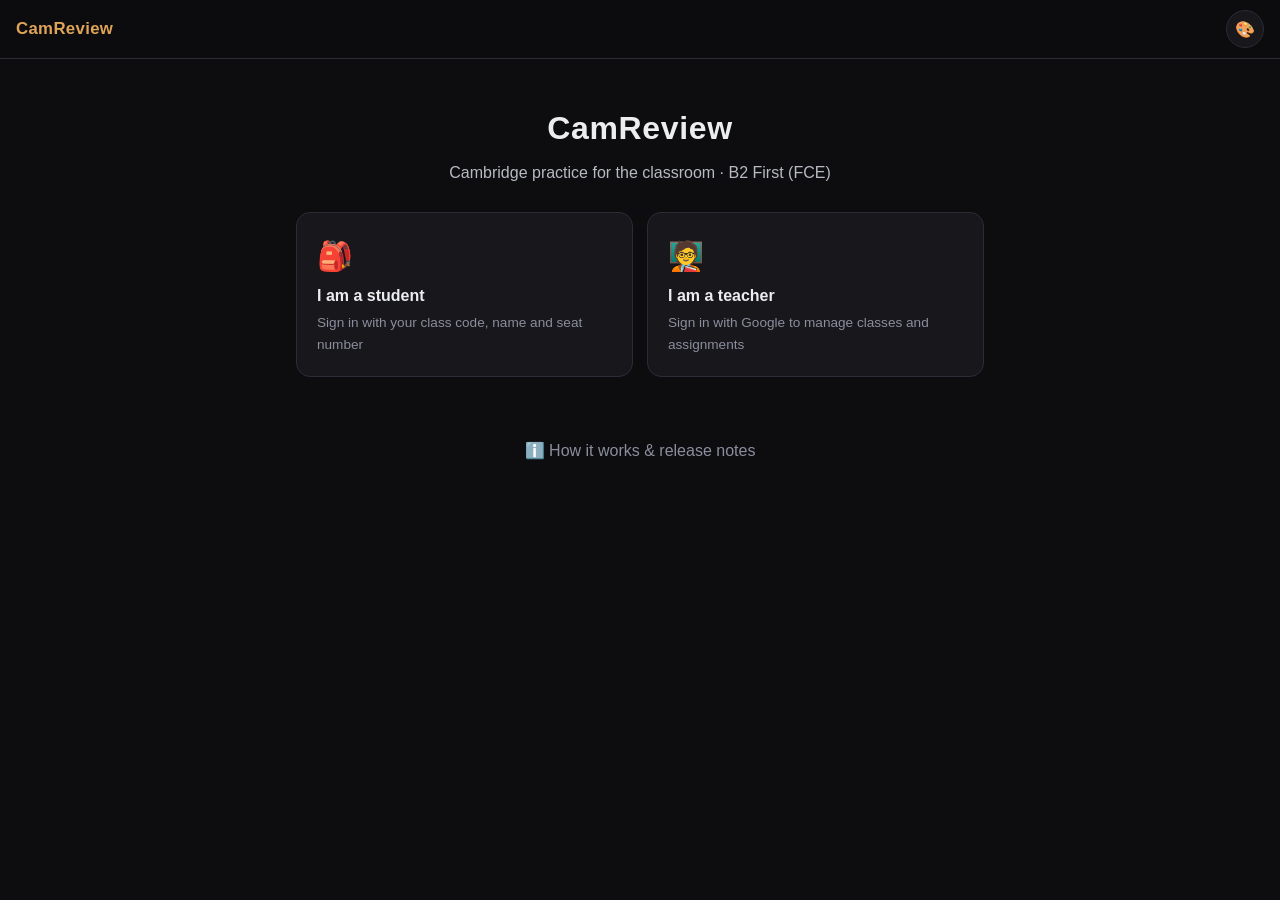
==== index.html @ 60ca7c17 "同步 FCE 題庫：是非題 6 → 12 組（LanExamMock tfng wave 7） Co-Authored-By: Claude Opus 5 <noreply@anthropic.com" ====
<!DOCTYPE html>
<html lang="en">
<head>
  <meta charset="UTF-8">
  <meta name="viewport" content="width=device-width, initial-scale=1.0, viewport-fit=cover">
  <meta name="theme-color" content="#0d0d10">
  <script>
  /* Apply the saved theme and text size before first paint, to avoid a flash of the default. */
  (function () {
    try {
      var t = localStorage.getItem("cam_theme");
      if (t && t !== "ink") document.documentElement.setAttribute("data-theme", t);
      var bgs = { ink: "#0d0d10", navy: "#0a1220", forest: "#0c1410",
                  paper: "#f4efe4", plum: "#16101a", celadon: "#0d1416" };
      if (t && bgs[t]) {
        var m = document.querySelector('meta[name="theme-color"]');
        if (m) m.setAttribute("content", bgs[t]);
      }
      var fs = parseInt(localStorage.getItem("cam_fontsize"), 10);
      if (fs && fs >= 85 && fs <= 175) document.documentElement.style.fontSize = fs + "%";
    } catch (e) {}
  })();
  </script>
  <title>CamReview — Cambridge Practice for the Classroom</title>
  <meta name="description" content="Cambridge exam practice for the classroom — teachers set assignments, students practise, progress syncs across devices.">
  <link rel="stylesheet" href="css/style.css?v=20260827am">
</head>
<body>

<header class="topbar">
  <button id="brand" class="brand" type="button">CamReview</button>
  <span id="who" class="who"></span>
  <button id="theme-btn" class="icon-btn" type="button" aria-label="Choose theme" title="Colours &amp; text size">🎨</button>
  <button id="logout" class="ghost-btn small hidden" type="button">Sign out</button>
</header>

<div id="zoom-warn" class="zoom-warn hidden">
  <span id="zoom-warn-text"></span>
  <button id="zoom-warn-x" class="link-btn" type="button" aria-label="Dismiss">✕</button>
</div>

<main id="main">

  <!-- ========== 選擇身分 ========== -->
  <section id="view-role" class="view">
    <div class="hero">
      <h1>CamReview</h1>
      <p class="lead">Cambridge practice for the classroom · B2 First (FCE)</p>
    </div>
    <div class="role-grid">
      <button class="role-card" data-go="student">
        <span class="role-emoji">🎒</span>
        <strong>I am a student</strong>
        <span class="role-sub">Sign in with your class code, name and seat number</span>
      </button>
      <button class="role-card" data-go="teacher">
        <span class="role-emoji">🧑‍🏫</span>
        <strong>I am a teacher</strong>
        <span class="role-sub">Sign in with Google to manage classes and assignments</span>
      </button>
    </div>
  </section>

  <!-- ========== 學生登入 ========== -->
  <section id="view-student-login" class="view hidden">
    <div class="card form-card">
      <h2>Student sign-in</h2>
      <p class="hint">Ask your teacher for the class code. Your seat number is your account — sign in with the same
        number on any device and you'll see exactly the same work.</p>
      <label class="field">Class code
        <input id="in-code" type="text" autocomplete="off" autocapitalize="characters" spellcheck="false"
               maxlength="12" placeholder="e.g. K7M2QD">
      </label>
      <label class="field">Name
        <input id="in-name" type="text" autocomplete="name" maxlength="40" placeholder="Your name">
      </label>
      <label class="field">Seat number
        <input id="in-seat" type="text" inputmode="numeric" autocomplete="off" maxlength="10" placeholder="e.g. 7">
      </label>
      <p id="login-error" class="error-text hidden"></p>
      <button id="do-login" class="primary-btn" type="button">Sign in</button>
      <button class="ghost-btn small" type="button" data-go="role">← Back</button>
    </div>
  </section>

  <!-- ========== 學生首頁 ========== -->
  <section id="view-student-home" class="view hidden">
    <div class="card">
      <p class="eyebrow" id="stu-class"></p>
      <h2 id="stu-name"></h2>
      <p class="hint" id="stu-sync"></p>
    </div>
    <div class="card">
      <h3>Assignments</h3>
      <div id="stu-assignments" class="class-list"></div>
    </div>
    <div class="card">
      <h3>Free practice</h3>
      <p class="hint">The FCE practice banks are being connected next — you'll be able to practise here any time,
        and your progress will follow you to any device.</p>
    </div>
  </section>

  <!-- ========== 老師登入 ========== -->
  <section id="view-teacher-login" class="view hidden">
    <div class="card form-card">
      <h2>Teacher sign-in</h2>
      <p class="hint">Sign in with your Google account. You will only see the classes you create, and students never see your account details.</p>
      <div id="gsi-slot"></div>
      <p id="gsi-note" class="hint"></p>

      <!-- Google 帳號通過後，第一次還要輸入老師識別碼；後端擋，前端只是介面。 -->
      <div id="teacher-code-box" class="hidden">
        <hr style="border:0;border-top:1px solid var(--border);margin:18px 0">
        <h3>Teacher code</h3>
        <p class="hint">Signed in as <strong id="tc-email"></strong>. One more step: enter the teacher
          code to unlock the teacher side. You only need to do this once on each account.</p>
        <label class="field">Teacher code
          <input id="in-teacher-code" type="text" autocomplete="off" spellcheck="false" maxlength="64"
                 placeholder="Ask the administrator for this">
        </label>
        <p id="tc-error" class="error-text hidden"></p>
        <button id="do-teacher-code" class="primary-btn" type="button">Unlock</button>
        <button id="do-teacher-signout" class="ghost-btn small" type="button">Use a different account</button>
      </div>

      <button class="ghost-btn small" type="button" data-go="role">← Back</button>
    </div>
  </section>

  <!-- ========== 老師：班級列表 ========== -->
  <section id="view-teacher-home" class="view hidden">
    <div class="card">
      <h2>My classes</h2>
      <div id="class-list" class="class-list"></div>
      <div class="row-form">
        <input id="in-class-name" type="text" maxlength="60" placeholder="Class name (e.g. Year 11 FCE)">
        <button id="do-create-class" class="primary-btn small" type="button">Create class</button>
      </div>
      <p id="class-error" class="error-text hidden"></p>
    </div>
  </section>

  <!-- ========== 老師：單一班級 ========== -->
  <section id="view-class" class="view hidden">
    <div class="card">
      <button class="ghost-btn small" type="button" data-go="teacher-home">← My classes</button>
      <h2 id="cls-name"></h2>
      <p class="eyebrow">Class code</p>
      <p class="code-big" id="cls-code"></p>
      <p class="hint">Give this code to your class. Students sign in with the code, their name and their seat number — no password needed.</p>
      <label class="check">
        <input id="cls-locked" type="checkbox">
        Lock the roster (only seat numbers already on the roster can sign in)
      </label>
    </div>

    <div class="card">
      <h3>Assignments</h3>
      <div id="assign-list" class="class-list"></div>
      <div class="row-form">
        <button id="do-new-assign" class="primary-btn small" type="button">+ New assignment</button>
        <button id="do-dashboard" class="ghost-btn small" type="button">📊 Class dashboard</button>
      </div>
    </div>

    <div class="card">
      <h3>Roster <span id="cls-count" class="muted"></span></h3>
      <div id="roster" class="roster"></div>
      <details class="bulk">
        <summary>Bulk import roster</summary>
        <p class="hint">One student per line, in the format "seat number, name". When a student signs in with that seat number, they are matched to this entry.</p>
        <textarea id="in-bulk" rows="6" placeholder="1, Alex Chen&#10;2, Bella Wu&#10;3, Chris Lin"></textarea>
        <button id="do-bulk" class="primary-btn small" type="button">Import</button>
      </details>
      <p id="roster-error" class="error-text hidden"></p>
    </div>

    <div class="card danger-zone">
      <button id="do-delete-class" class="danger-btn small" type="button">Delete this class</button>
      <p class="hint">This also deletes the roster and every student record for this class. It cannot be undone.</p>
    </div>
  </section>

  <!-- ========== 老師：新增作業 ========== -->
  <section id="view-assign-build" class="view hidden">
    <div class="card">
      <button class="ghost-btn small" type="button" data-go="class">← Back to class</button>
      <h2>New assignment</h2>
      <label class="field">Assignment title
        <input id="in-assign-title" type="text" maxlength="100" placeholder="e.g. Unit 3 — Open cloze">
      </label>
      <label class="field">Due date and time (optional)
        <input id="in-assign-due" type="datetime-local">
      </label>
      <label class="field">Time limit in minutes (optional — leave blank for no limit)
        <input id="in-assign-limit" type="number" min="1" max="600" placeholder="e.g. 30">
      </label>
      <label class="check">
        <input id="in-assign-exam" type="checkbox">
        Exam mode (one attempt only — no retries after submitting)
      </label>
    </div>

    <div class="card">
      <h3>Pick from the question bank</h3>
      <div class="row-form">
        <select id="in-bank-source" class="wide"></select>
        <label class="muted" for="in-bank-count">How many</label>
        <input id="in-bank-count" class="narrow" type="number" min="1" max="30" value="5">
        <button id="do-bank-pick" class="primary-btn small" type="button">Add</button>
      </div>
      <p id="bank-note" class="hint">The bank loads the first time you press Add (about 1 MB), then stays ready.</p>
    </div>

    <div class="card">
      <h3>Write your own question</h3>
      <div class="row-form">
        <select id="in-q-kind" class="wide">
          <option value="mc">Multiple choice</option>
          <option value="gap">Gap fill</option>
          <option value="writing">Writing task</option>
        </select>
      </div>
      <div id="q-form-mc" class="q-form">
        <label class="field">Question
          <input id="in-q-text" type="text" maxlength="500" placeholder="She is keen ___ tennis.">
        </label>
        <label class="field">Options (one per line)
          <textarea id="in-q-options" rows="4" placeholder="on&#10;in&#10;at&#10;for"></textarea>
        </label>
        <label class="field">Which option is correct? (1 = first line)
          <input id="in-q-answer" type="number" min="1" max="6" value="1">
        </label>
      </div>
      <div id="q-form-gap" class="q-form hidden">
        <label class="field">Question (use ___ for the gap)
          <input id="in-q-gaptext" type="text" maxlength="500" placeholder="It was ___ cold that the lake froze.">
        </label>
        <label class="field">Accepted answers (separate alternatives with commas)
          <input id="in-q-answers" type="text" maxlength="300" placeholder="so">
        </label>
      </div>
      <div id="q-form-writing" class="q-form hidden">
        <p class="hint">Type your own prompt, or start from a ready-made B2 First task and edit it.</p>
        <div id="wt-row" class="row-form"></div>
        <label class="field">Writing prompt
          <textarea id="in-q-prompt" rows="4" maxlength="2000" placeholder="Write an email to a friend describing your weekend."></textarea>
        </label>
        <div class="row-form">
          <input id="in-q-min" type="number" min="0" placeholder="Min words (e.g. 140)">
          <input id="in-q-max" type="number" min="0" placeholder="Max words (e.g. 190)">
        </div>
      </div>
      <label class="field">Explanation (optional — students see it after they submit)
        <input id="in-q-exp" type="text" maxlength="500">
      </label>
      <button id="do-add-q" class="primary-btn small" type="button">Add this question</button>
    </div>

    <div class="card">
      <h3>Questions in this assignment <span id="assign-count" class="muted">(0)</span></h3>
      <div id="assign-items" class="roster"></div>
      <p id="assign-error" class="error-text hidden"></p>
      <button id="do-save-assign" class="primary-btn" type="button">Assign to the class</button>
    </div>
  </section>

  <!-- ========== 老師：單一作業 ========== -->
  <section id="view-assign-detail" class="view hidden">
    <div class="card">
      <button class="ghost-btn small" type="button" data-go="class">← Back to class</button>
      <h2 id="ad-title"></h2>
      <p class="hint" id="ad-meta"></p>
    </div>
    <div class="card">
      <h3>Class progress</h3>
      <div id="ad-students" class="roster"></div>
    </div>
    <div class="card danger-zone">
      <button id="do-delete-assign" class="danger-btn small" type="button">Delete this assignment</button>
      <p class="hint">Student answers for this assignment are deleted too.</p>
    </div>
  </section>

  <!-- ========== 老師：班級儀表板 ========== -->
  <section id="view-dashboard" class="view hidden">
    <div class="card">
      <button class="ghost-btn small" type="button" data-go="class">← Back to class</button>
      <h2>Class dashboard</h2>
      <p class="hint" id="db-meta"></p>
      <button id="do-csv" class="ghost-btn small" type="button">⬇️ Export scores (CSV)</button>
    </div>

    <div class="card">
      <h3>Students</h3>
      <div id="db-students" class="roster"></div>
    </div>

    <div class="card">
      <h3>By assignment</h3>
      <div id="db-assignments" class="roster"></div>
    </div>

    <div class="card">
      <h3>Accuracy by question type</h3>
      <div id="db-kinds"></div>
      <p class="hint">Auto-marked questions only (multiple choice and gap fill). Writing tasks are not included.</p>
    </div>

    <div class="card">
      <h3>Most-missed questions</h3>
      <div id="db-hardest" class="roster"></div>
    </div>
  </section>

  <!-- ========== 老師：單一學生 ========== -->
  <section id="view-student-work" class="view hidden">
    <div class="card">
      <button class="ghost-btn small" type="button" data-go="dashboard">← Back to dashboard</button>
      <h2 id="sw-name"></h2>
    </div>
    <div id="sw-body"></div>
  </section>

  <!-- ========== 學生：作答 ========== -->
  <section id="view-take" class="view hidden">
    <div class="card">
      <h2 id="take-title"></h2>
      <p class="hint" id="take-meta"></p>
      <p id="take-timer" class="code-big hidden"></p>
    </div>
    <div id="take-items"></div>
    <div class="card">
      <p id="take-error" class="error-text hidden"></p>
      <button id="do-submit" class="primary-btn" type="button">Submit</button>
      <button class="ghost-btn small" type="button" data-go="student">← Back</button>
    </div>
  </section>

  <!-- ========== 學生：成績 ========== -->
  <section id="view-result" class="view hidden">
    <div class="card">
      <h2 id="res-title"></h2>
      <p class="code-big" id="res-score"></p>
      <p class="hint" id="res-note"></p>
      <button class="ghost-btn small" type="button" data-go="student">← Back to assignments</button>
    </div>
    <div id="res-review"></div>
  </section>

</main>

<footer class="footer">
  <button id="show-versions" class="link-btn" type="button">ℹ️ How it works &amp; release notes</button>
</footer>

<section id="view-versions" class="view hidden">
  <div class="card">
    <button class="ghost-btn small" type="button" data-go="back">← Back</button>
    <h2>How it works</h2>
    <h3>For teachers</h3>
    <ol class="steps">
      <li>Sign in with Google and create a class.</li>
      <li>Give the class the <strong>6-character class code</strong>.</li>
      <li>Students sign in with the code, their name and their seat number. The roster fills in automatically, or you can bulk-import it first.</li>
      <li>Once the roster is final, tick <strong>Lock the roster</strong> so only listed seat numbers can sign in.</li>
    </ol>
    <h3>For students</h3>
    <ol class="steps">
      <li>Your seat number is your account. Sign in with the same code and seat number on any device and you will see exactly the same work.</li>
      <li>There is no password, so please never sign in with someone else's seat number.</li>
    </ol>
    <h2>Release notes</h2>
    <p class="hint">This device is running build <strong id="build-stamp">—</strong>. If you report something
      that looks wrong, quoting this tells us whether you already have the fix.<br>
      Screen: <span id="build-viewport">—</span></p>
    <div id="versions"></div>
  </div>
</section>

<div id="theme-backdrop" class="sheet-backdrop hidden"></div>
<div id="theme-sheet" class="theme-sheet hidden" role="dialog" aria-label="Choose theme">
  <h3>Colours</h3>
  <div id="theme-grid" class="theme-grid"></div>
  <h3>Text size</h3>
  <div class="fs-row">
    <button id="fs-minus" class="ghost-btn small" type="button" aria-label="Smaller text">A−</button>
    <span id="fs-val">100%</span>
    <button id="fs-plus" class="ghost-btn small" type="button" aria-label="Larger text">A＋</button>
  </div>
</div>

<script src="js/dialog.js?v=20260827am"></script>
<script src="js/util.js?v=20260827am"></script>
<script src="js/pick.js?v=20260827am"></script>
<script src="js/versions.js?v=20260827am"></script>
<script src="js/api.js?v=20260827am"></script>
<script src="js/app.js?v=20260827am"></script>
</body>
</html>
---- css/style.css ----
/* ============================================================
   CamReview — 課堂版，行動優先
   色系主題與 LanExamMock 共用同一組 CSS 變數名稱與色票，
   讓兩個站看起來是同一家人。預設 ink（墨黑），
   其餘由 [data-theme="..."] 覆寫（2026-08-26 Tony 要求可換色）。
   ============================================================ */

/* ---------- 墨黑 ink (default) — near-black + warm amber ---------- */
:root {
  --bg: #0d0d10;
  --surface: #17171c;
  --surface-hi: #1c1c22;
  --surface2: #212129;
  --border: #2c2c36;
  --border-strong: #3a3a47;
  --text: #eceded;
  --text2: #b8bac2;
  --muted: #8b8e9c;
  --accent: #e0a458;
  --accent-soft: rgba(224, 164, 88, 0.14);
  --accent-contrast: #211302;
  --green: #4ade80;
  --green-soft: rgba(74, 222, 128, 0.12);
  --red: #f87171;
  --red-soft: rgba(248, 113, 113, 0.12);
  --shadow-1: 0 1px 2px rgba(0, 0, 0, 0.35);
  --shadow-2: 0 6px 24px rgba(0, 0, 0, 0.45);
  --header-bg: rgba(13, 13, 16, 0.82);

  --radius-s: 9px;
  --radius: 14px;
  --radius-l: 20px;
  --font-ui: -apple-system, BlinkMacSystemFont, "Segoe UI", "Noto Sans TC",
    "PingFang TC", "Microsoft JhengHei", "Helvetica Neue", Arial, sans-serif;
}

/* ---------- 深海藍 navy — deep navy + gold ---------- */
[data-theme="navy"] {
  --bg: #0a1220;
  --surface: #101c2f;
  --surface-hi: #142238;
  --surface2: #182740;
  --border: #243550;
  --border-strong: #31456a;
  --text: #e9eef7;
  --text2: #b4c0d6;
  --muted: #8496b4;
  --accent: #d6b25e;
  --accent-soft: rgba(214, 178, 94, 0.14);
  --accent-contrast: #1d1402;
  --green: #38d399;
  --green-soft: rgba(56, 211, 153, 0.12);
  --red: #f4788a;
  --red-soft: rgba(244, 120, 138, 0.12);
  --shadow-1: 0 1px 2px rgba(2, 8, 20, 0.4);
  --shadow-2: 0 6px 24px rgba(2, 8, 20, 0.5);
  --header-bg: rgba(10, 18, 32, 0.82);
}

/* ---------- 森林綠 forest — dark green + cream ---------- */
[data-theme="forest"] {
  --bg: #0c1410;
  --surface: #131f18;
  --surface-hi: #17251d;
  --surface2: #1b2b21;
  --border: #293e31;
  --border-strong: #37503f;
  --text: #ecf0e8;
  --text2: #bcc8b8;
  --muted: #8ba08c;
  --accent: #d8c69a;
  --accent-soft: rgba(216, 198, 154, 0.13);
  --accent-contrast: #1c1706;
  --green: #6fcf8f;
  --green-soft: rgba(111, 207, 143, 0.12);
  --red: #ef8072;
  --red-soft: rgba(239, 128, 114, 0.12);
  --shadow-1: 0 1px 2px rgba(2, 10, 5, 0.4);
  --shadow-2: 0 6px 24px rgba(2, 10, 5, 0.5);
  --header-bg: rgba(12, 20, 16, 0.82);
}

/* ---------- 暖米白 paper — warm paper + ink (light) ---------- */
[data-theme="paper"] {
  --bg: #f4efe4;
  --surface: #fdfaf2;
  --surface-hi: #fffdf8;
  --surface2: #ede6d5;
  --border: #d9cfb8;
  --border-strong: #c4b797;
  --text: #2a251d;
  --text2: #514a3c;
  --muted: #746b58;
  --accent: #8a5a26;
  --accent-soft: rgba(138, 90, 38, 0.1);
  --accent-contrast: #fffaf0;
  --green: #1e7e46;
  --green-soft: rgba(30, 126, 70, 0.1);
  --red: #b23140;
  --red-soft: rgba(178, 49, 64, 0.09);
  --shadow-1: 0 1px 2px rgba(90, 74, 40, 0.1);
  --shadow-2: 0 6px 20px rgba(90, 74, 40, 0.16);
  --header-bg: rgba(244, 239, 228, 0.85);
}

/* ---------- 玫瑰紫 plum — dark plum + rose ---------- */
[data-theme="plum"] {
  --bg: #16101a;
  --surface: #201826;
  --surface-hi: #261d2e;
  --surface2: #2b2133;
  --border: #3c2f47;
  --border-strong: #4d3d5b;
  --text: #f0eaf3;
  --text2: #c8bcd0;
  --muted: #a091ad;
  --accent: #e08ba1;
  --accent-soft: rgba(224, 139, 161, 0.13);
  --accent-contrast: #2b0d15;
  --green: #57d19b;
  --green-soft: rgba(87, 209, 155, 0.12);
  --red: #f2758d;
  --red-soft: rgba(242, 117, 141, 0.12);
  --shadow-1: 0 1px 2px rgba(8, 3, 12, 0.4);
  --shadow-2: 0 6px 24px rgba(8, 3, 12, 0.5);
  --header-bg: rgba(22, 16, 26, 0.82);
}

/* ---------- 青瓷 celadon — graphite teal ---------- */
[data-theme="celadon"] {
  --bg: #0d1416;
  --surface: #151f22;
  --surface-hi: #19262a;
  --surface2: #1e2b30;
  --border: #2b3d43;
  --border-strong: #395057;
  --text: #e8eff0;
  --text2: #b3c4c7;
  --muted: #859ba0;
  --accent: #62c4b8;
  --accent-soft: rgba(98, 196, 184, 0.13);
  --accent-contrast: #032019;
  --green: #55d38e;
  --green-soft: rgba(85, 211, 142, 0.12);
  --red: #f07f7f;
  --red-soft: rgba(240, 127, 127, 0.12);
  --shadow-1: 0 1px 2px rgba(2, 8, 10, 0.4);
  --shadow-2: 0 6px 24px rgba(2, 8, 10, 0.5);
  --header-bg: rgba(13, 20, 22, 0.82);
}

/* ============================================================ */

* { box-sizing: border-box; -webkit-tap-highlight-color: transparent; }
/* 版面永遠不准橫向捲動：手機上只要有一處超出，整頁就要左右拖。
   一定要用 clip 不能用 hidden——hidden 會讓 <html> 變成捲動容器，
   標題列的 position:sticky 就跟著失效（實測過，browser-smoke 有守門）。 */
html { overflow-x: clip; }

body {
  margin: 0;
  overflow-x: clip;
  /* 長網址、長單字、貼上的原文都可能撐破卡片 */
  overflow-wrap: break-word;
  word-break: break-word;
  background: var(--bg);
  color: var(--text);
  font-family: var(--font-ui);
  line-height: 1.6;
  -webkit-text-size-adjust: 100%;
}

.hidden { display: none !important; }
.muted { color: var(--muted); font-weight: 400; }

/* ---------- 標題列 ---------- */
.topbar {
  position: sticky;
  top: 0;
  z-index: 20;
  display: flex;
  align-items: center;
  gap: 12px;
  padding: 10px 16px;
  background: var(--header-bg);
  backdrop-filter: blur(8px);
  border-bottom: 1px solid var(--border);
}
.brand {
  background: none;
  border: 0;
  color: var(--accent);
  font: inherit;
  font-weight: 700;
  font-size: 1.05rem;
  letter-spacing: 0.02em;
  cursor: pointer;
  padding: 0;
}
.who { margin-left: auto; color: var(--text2); font-size: 0.85rem; }

/* ---------- 版面 ---------- */
main { max-width: 720px; margin: 0 auto; padding: 20px 16px 60px; }

.hero { text-align: center; padding: 24px 0 8px; }
.hero h1 { margin: 0; font-size: 2rem; letter-spacing: 0.02em; }
.lead { color: var(--text2); margin: 6px 0 0; }

.card {
  min-width: 0;
  overflow-wrap: anywhere;
  background: var(--surface);
  border: 1px solid var(--border);
  border-radius: var(--radius);
  padding: 18px;
  margin: 0 0 16px;
  box-shadow: var(--shadow-1);
}
.card h2 { margin: 4px 0 10px; font-size: 1.25rem; }
.card h3 { margin: 4px 0 8px; font-size: 1.05rem; }
.form-card { max-width: 420px; margin-inline: auto; }

.eyebrow {
  margin: 0;
  color: var(--muted);
  font-size: 0.78rem;
  text-transform: uppercase;
  letter-spacing: 0.08em;
}
.hint { color: var(--text2); font-size: 0.9rem; margin: 8px 0; }
.error-text {
  color: var(--red);
  background: var(--red-soft);
  border-radius: var(--radius-s);
  padding: 8px 10px;
  font-size: 0.9rem;
  margin: 10px 0 0;
}

/* ---------- 身分選擇 ---------- */
.role-grid { display: grid; gap: 14px; margin-top: 18px; }
@media (min-width: 560px) { .role-grid { grid-template-columns: 1fr 1fr; } }
.role-card {
  display: flex;
  flex-direction: column;
  gap: 4px;
  align-items: flex-start;
  text-align: left;
  padding: 20px;
  background: var(--surface);
  border: 1px solid var(--border);
  border-radius: var(--radius);
  color: var(--text);
  font: inherit;
  cursor: pointer;
  transition: border-color 0.15s, transform 0.15s;
}
.role-card:hover { border-color: var(--accent); transform: translateY(-2px); }
.role-emoji { font-size: 1.8rem; }
.role-sub { color: var(--muted); font-size: 0.85rem; }

/* ---------- 表單 ---------- */
.field { display: block; margin: 14px 0; color: var(--text2); font-size: 0.88rem; }

/* ⚠️ 每一個可打字的欄位都必須 ≥16px，這不是美觀問題是版面問題：
   iOS Safari 只要你點進 font-size 小於 16px 的欄位，就會自動把整頁放大，
   而且放大後不會自己還原 —— 右邊被切掉、sticky 標題列被推出畫面外，
   就是 Tony 2026-08-26 傳的那張截圖。
   標籤文字仍然維持 0.88rem（.field 自己），只有控制項被拉回 16px。
   用 max() 而不是寫死 16px，字級調到 175% 時才會跟著放大。
   browser-smoke 有守門，之後誰把欄位字級改小就會測試失敗。 */
.field input,
textarea,
.row-form input {
  display: block;
  width: 100%;
  margin-top: 6px;
  padding: 11px 12px;
  background: var(--surface2);
  border: 1px solid var(--border-strong);
  border-radius: var(--radius-s);
  color: var(--text);
  font: inherit;
}
.field input:focus, textarea:focus, .row-form input:focus {
  outline: 2px solid var(--accent);
  outline-offset: 1px;
}
#in-code { text-transform: uppercase; letter-spacing: 0.18em; font-weight: 600; }

/* 橫排表單一律可換行，且每個欄位都要能被壓縮（min-width:0）。
   少了這兩件事，手機上 select＋數字框＋按鈕會把按鈕擠出畫面右邊
   ——就是 Tony 2026-08-26 回報的「Add 跑到頁面外面」。 */
.row-form {
  display: flex;
  flex-wrap: wrap;
  gap: 8px;
  align-items: center;
  margin-top: 14px;
}
.row-form > * { min-width: 0; }
.row-form input, .row-form select { margin-top: 0; flex: 1 1 8em; }
.row-form button { flex: 0 0 auto; }
/* 題庫來源的選單字很長，讓它自己佔滿一行，Add 那一排才排得整齊 */
.row-form select.wide { flex: 1 1 100%; }
.row-form input.narrow { flex: 0 1 6em; }

select {
  padding: 11px 12px;
  background: var(--surface2);
  border: 1px solid var(--border-strong);
  border-radius: var(--radius-s);
  color: var(--text);
  font: inherit;
  max-width: 100%;
}
select:focus { outline: 2px solid var(--accent); outline-offset: 1px; }

.check { display: flex; align-items: center; gap: 8px; color: var(--text2); font-size: 0.9rem; margin-top: 12px; }
.check input { width: 18px; height: 18px; accent-color: var(--accent); }

/* ---------- 按鈕 ---------- */
.primary-btn, .ghost-btn, .danger-btn {
  font: inherit;
  border-radius: var(--radius-s);
  cursor: pointer;
  padding: 11px 18px;
  border: 1px solid transparent;
}
.primary-btn { background: var(--accent); color: var(--accent-contrast); font-weight: 600; width: 100%; }
.primary-btn.small { width: auto; padding: 9px 14px; }
.ghost-btn { background: transparent; color: var(--text2); border-color: var(--border-strong); }
.ghost-btn.small, .danger-btn.small { padding: 7px 12px; font-size: 0.85rem; }
.danger-btn { background: transparent; color: var(--red); border-color: var(--red); }
.primary-btn:disabled { opacity: 0.5; cursor: default; }
.link-btn { background: none; border: 0; color: var(--muted); font: inherit; cursor: pointer; }

/* ---------- 班級 ---------- */
.class-list { display: grid; gap: 10px; }
.class-row {
  display: flex;
  align-items: center;
  gap: 10px;
  padding: 12px 14px;
  background: var(--surface-hi);
  border: 1px solid var(--border);
  border-radius: var(--radius-s);
  cursor: pointer;
  text-align: left;
  color: var(--text);
  font: inherit;
  width: 100%;
}
.class-row:hover { border-color: var(--accent); }
.class-row .code { color: var(--accent); font-weight: 700; letter-spacing: 0.12em; }
.class-row > span { min-width: 0; overflow-wrap: anywhere; }
.class-row .count { margin-left: auto; flex: none; color: var(--muted); font-size: 0.85rem; }

.code-big {
  font-size: clamp(1.4rem, 8vw, 2rem);
  overflow-wrap: anywhere;
  font-weight: 700;
  letter-spacing: 0.3em;
  color: var(--accent);
  margin: 2px 0 4px;
}

/* ---------- 名冊 ---------- */
.roster { display: grid; gap: 6px; margin-bottom: 10px; }
.roster-row {
  display: flex;
  align-items: center;
  gap: 10px;
  padding: 8px 12px;
  background: var(--surface-hi);
  border: 1px solid var(--border);
  border-radius: var(--radius-s);
  font-size: 0.92rem;
}
.roster-row .seat {
  min-width: 2.4em;
  text-align: center;
  color: var(--accent);
  font-weight: 700;
}
.roster-row > span { min-width: 0; overflow-wrap: anywhere; }
.roster-row .seen { margin-left: auto; flex: none; color: var(--muted); font-size: 0.8rem; }
.roster-row .rm { background: none; border: 0; color: var(--muted); cursor: pointer; font-size: 1rem; }
.roster-row .rm:hover { color: var(--red); }

.bulk summary { cursor: pointer; color: var(--text2); font-size: 0.9rem; }
.bulk textarea { margin: 10px 0; font-family: ui-monospace, SFMono-Regular, Menlo, monospace; }

.danger-zone { border-color: rgba(248, 113, 113, 0.3); }
.steps { color: var(--text2); font-size: 0.92rem; padding-left: 1.2em; }
.steps li { margin: 6px 0; }

.footer { text-align: center; padding: 0 0 30px; }

/* ---------- 版本紀錄 ---------- */
.ver { border-left: 2px solid var(--border-strong); padding-left: 12px; margin: 14px 0; }
.ver h4 { margin: 0 0 4px; color: var(--accent); font-size: 0.95rem; }
.ver ul { margin: 0; padding-left: 1.1em; color: var(--text2); font-size: 0.9rem; }

/* ---------- 作答 ---------- */
.q-form { margin-top: 6px; }
.check.opt {
  align-items: flex-start;
  padding: 8px 10px;
  margin: 6px 0;
  background: var(--surface-hi);
  border: 1px solid var(--border);
  border-radius: var(--radius-s);
  color: var(--text);
  cursor: pointer;
}
.check.opt:hover { border-color: var(--accent); }
.check.opt input { margin-top: 3px; }

/* 題幹常帶換行（Part 4 的原句／關鍵字／改寫句各一行），要保留 */
.pre { white-space: pre-wrap; }
.passage {
  white-space: pre-wrap;
  color: var(--text2);
  font-size: 0.92rem;
  max-height: 40vh;
  overflow-y: auto;
  padding-right: 6px;
}
#view-take textarea, #view-take input[type="text"] {
  width: 100%;
  margin-top: 8px;
  padding: 11px 12px;
  background: var(--surface2);
  border: 1px solid var(--border-strong);
  border-radius: var(--radius-s);
  color: var(--text);
  font: inherit;
}
#take-timer { text-align: center; letter-spacing: 0.1em; }

/* ---------- 儀表板 ---------- */
.roster-row.as-btn { cursor: pointer; text-align: left; font: inherit; width: 100%; }
.roster-row.as-btn:hover { border-color: var(--accent); }
.kind-row { display: flex; align-items: center; gap: 10px; margin: 10px 0; font-size: 0.92rem; }
.kind-row > span:first-child { min-width: 4.5em; }
.bar {
  flex: 1;
  height: 10px;
  background: var(--surface2);
  border-radius: 999px;
  overflow: hidden;
}
.bar-fill { display: block; height: 100%; background: var(--accent); }

/* ---------- 寫作批改 ---------- */
.fb-teacher {
  border-left: 3px solid var(--accent);
  padding-left: 10px;
  margin: 10px 0;
}
.writing-mark {
  margin-top: 12px;
  padding-top: 12px;
  border-top: 1px solid var(--border);
}
.writing-mark .row-form input { margin-top: 0; }


/* ---------- 對話框（dialog.js） ----------
   2026-08-26 Tony 回報：按 Sign out 之後 OK 出現在頁面最下面。
   原因是 dialog.js 產的 .dlg-* 從來沒有對應的樣式，overlay 變成一般區塊
   接在 <main> 後面。這裡補上：固定滿版、置中、蓋在最上層。 */
.dlg-overlay {
  position: fixed;
  inset: 0;
  z-index: 60;
  display: flex;
  align-items: center;
  justify-content: center;
  padding: 20px;
  background: rgba(0, 0, 0, 0.55);
  animation: dlg-bd 0.15s ease both;
}
@keyframes dlg-bd { from { opacity: 0; } to { opacity: 1; } }
.dlg-card {
  width: 100%;
  max-width: 380px;
  background: var(--surface);
  border: 1px solid var(--border-strong);
  border-radius: var(--radius);
  box-shadow: var(--shadow-2);
  padding: 20px;
  animation: dlg-in 0.18s cubic-bezier(0.25, 0.8, 0.3, 1) both;
}
@keyframes dlg-in {
  from { transform: translateY(12px) scale(0.97); opacity: 0; }
  to   { transform: none; opacity: 1; }
}
.dlg-msg {
  color: var(--text);
  white-space: pre-wrap;
  overflow-wrap: anywhere;
  margin-bottom: 18px;
}
.dlg-btns { display: flex; gap: 10px; justify-content: flex-end; flex-wrap: wrap; }
.dlg-btns .primary-btn { width: auto; }

/* ---------- 主題選擇（🎨） ---------- */
.icon-btn {
  flex: none;
  width: 38px; height: 38px;
  display: flex; align-items: center; justify-content: center;
  background: var(--surface);
  border: 1px solid var(--border);
  border-radius: 50%;
  color: var(--text2);
  cursor: pointer;
  font-size: 1rem;
  transition: transform 0.15s ease, border-color 0.15s ease, color 0.15s ease;
}
.icon-btn:active { transform: scale(0.92); border-color: var(--accent); color: var(--accent); }

.sheet-backdrop {
  position: fixed; inset: 0; z-index: 50;
  background: rgba(0, 0, 0, 0.5);
  animation: dlg-bd 0.2s ease both;
}
.theme-sheet {
  position: fixed; left: 0; right: 0; bottom: 0; z-index: 51;
  background: var(--surface);
  border: 1px solid var(--border); border-bottom: none;
  border-radius: var(--radius-l) var(--radius-l) 0 0;
  padding: 16px 18px calc(18px + env(safe-area-inset-bottom));
  max-width: 720px; margin: 0 auto;
  max-height: 85vh; overflow-y: auto;
  box-shadow: var(--shadow-2);
  animation: sheet-in 0.28s cubic-bezier(0.25, 0.8, 0.3, 1) both;
}
@keyframes sheet-in { from { transform: translateY(100%); } to { transform: none; } }
.theme-sheet h3 { margin: 2px 0 12px; letter-spacing: 0.04em; }
/* auto-fit 而不是固定三欄：窄螢幕（或使用者放大字級）時自己收成兩欄，
   不會有第三欄被切在畫面外還點不到——面板是 position:fixed，
   切出去的部分是捲不到的。 */
.theme-grid { display: grid; grid-template-columns: repeat(auto-fit, minmax(96px, 1fr)); gap: 10px; }
.theme-swatch {
  display: flex; flex-direction: column; align-items: center; gap: 8px;
  background: var(--surface2);
  border: 1px solid var(--border);
  border-radius: var(--radius);
  color: var(--text2);
  font-family: inherit;
  font-size: 0.8rem;
  padding: 12px 6px;
  cursor: pointer;
  transition: transform 0.12s ease, border-color 0.15s ease;
}
.theme-swatch:active { transform: scale(0.95); }
.theme-swatch.selected {
  border-color: var(--accent); color: var(--text);
  box-shadow: 0 0 0 2px var(--accent-soft);
}
.theme-dot {
  width: 34px; height: 34px; border-radius: 50%;
  border: 2px solid rgba(255, 255, 255, 0.18);
  box-shadow: var(--shadow-1);
}
.fs-row { display: flex; align-items: center; gap: 12px; }
#fs-val { min-width: 52px; text-align: center; font-weight: 600; }


/* ---------- 可打字的欄位一律 ≥16px ----------
   ⚠️ 這不是美觀問題，是版面問題：iOS Safari 只要你點進 font-size 小於 16px 的
   輸入欄位，就會自動把整頁放大，而且放大後不會自己還原——右邊被切掉、
   sticky 標題列被推出畫面外，就是 Tony 2026-08-26 傳的那張截圖的成因。

   前面那些 `.field input { font: inherit }` 會從 .field 繼承 0.88rem（=14.08px），
   所以要放在檔尾、用同等或更高的特異性壓過去（含 #view-take 那組 id 選擇器）。
   標籤文字仍然是 0.88rem，只有控制項被拉回去。
   用 max() 而不是寫死 16px，字級調到 175% 時控制項才會跟著放大。
   browser-smoke 有守門，之後誰把欄位字級改小就會測試失敗。 */
.field input,
.field select,
.field textarea,
.row-form input,
.row-form select,
.row-form textarea,
.bulk textarea,
.check input[type="text"],
#view-take textarea,
#view-take input[type="text"],
#view-take input,
input[type="text"],
input[type="number"],
input[type="datetime-local"],
input[type="search"],
input[type="email"],
input[type="password"],
select,
textarea {
  font-size: max(16px, 1rem);
}


/* ---------- 連點不要觸發 iOS 的「點兩下放大」 ----------
   ⚠️ 這是 Tony 2026-08-26 回報「慢慢按放大縮小都可以，連續按快一點就會跑掉」
   的直接原因，也是他一開始那個怎麼都縮不回去的放大狀態的真正來源。

   iOS Safari 把「短時間內在同一處點兩下」解讀成放大手勢。A+ 從 100% 按到 175%
   要按 8 下，正常人一定連著按 —— 第二下就被當成 double-tap，整頁被放大，
   而且放大後不會自己還原。使用者以為是「字級功能把版面弄壞了」，
   其實版面沒動，是瀏覽器把畫面放大了。

   touch-action: manipulation 只關掉 double-tap 放大，一般點擊、捲動、
   兩指捏放大都不受影響（不是 user-scalable=no 那種把使用者鎖死的做法）。 */
button,
a,
label,
select,
input,
textarea,
summary,
[role="button"] {
  touch-action: manipulation;
}

/* ---------- 縮放提示 ----------
   iOS Safari 一旦把頁面放大（點到小欄位、或使用者自己捏），
   放大狀態會一直留著，重新整理也不會還原。使用者看到的是「右邊被切掉」，
   不會聯想到那是縮放——Tony 2026-08-26 連續回報了三次都是這個。
   偵測到就直接講，並說明怎麼還原。 */
.zoom-warn {
  position: sticky;
  top: 0;
  z-index: 25;
  display: flex;
  align-items: center;
  gap: 10px;
  padding: 10px 14px;
  background: var(--accent);
  color: var(--accent-contrast);
  font-size: max(16px, 0.9rem);
  font-weight: 600;
}
.zoom-warn .link-btn { margin-left: auto; color: var(--accent-contrast); flex: none; font-size: 1.1rem; }
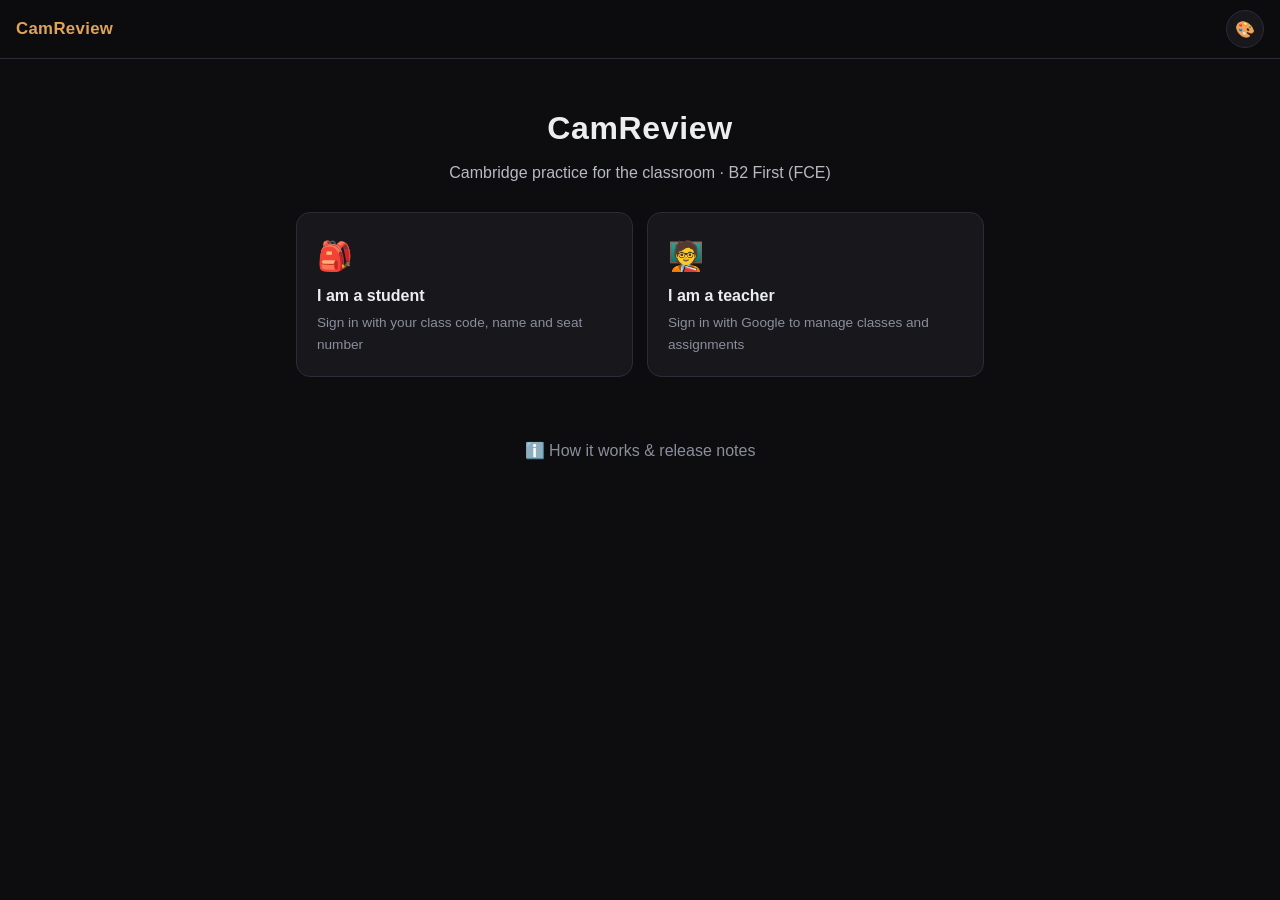
==== commit cf4a6317: "同步 FCE 題庫：是非題 18 → 24 組（LanExamMock tfng wave 9） Co-Authored-By: Claude Opus 5 <noreply@anthropic.co" ====
--- a/index.html
+++ b/index.html
@@ -23,7 +23,7 @@
   </script>
   <title>CamReview — Cambridge Practice for the Classroom</title>
   <meta name="description" content="Cambridge exam practice for the classroom — teachers set assignments, students practise, progress syncs across devices.">
-  <link rel="stylesheet" href="css/style.css?v=20260827am">
+  <link rel="stylesheet" href="css/style.css?v=20260827ao">
 </head>
 <body>
 
@@ -391,11 +391,11 @@
   </div>
 </div>
 
-<script src="js/dialog.js?v=20260827am"></script>
-<script src="js/util.js?v=20260827am"></script>
-<script src="js/pick.js?v=20260827am"></script>
-<script src="js/versions.js?v=20260827am"></script>
-<script src="js/api.js?v=20260827am"></script>
-<script src="js/app.js?v=20260827am"></script>
+<script src="js/dialog.js?v=20260827ao"></script>
+<script src="js/util.js?v=20260827ao"></script>
+<script src="js/pick.js?v=20260827ao"></script>
+<script src="js/versions.js?v=20260827ao"></script>
+<script src="js/api.js?v=20260827ao"></script>
+<script src="js/app.js?v=20260827ao"></script>
 </body>
 </html>
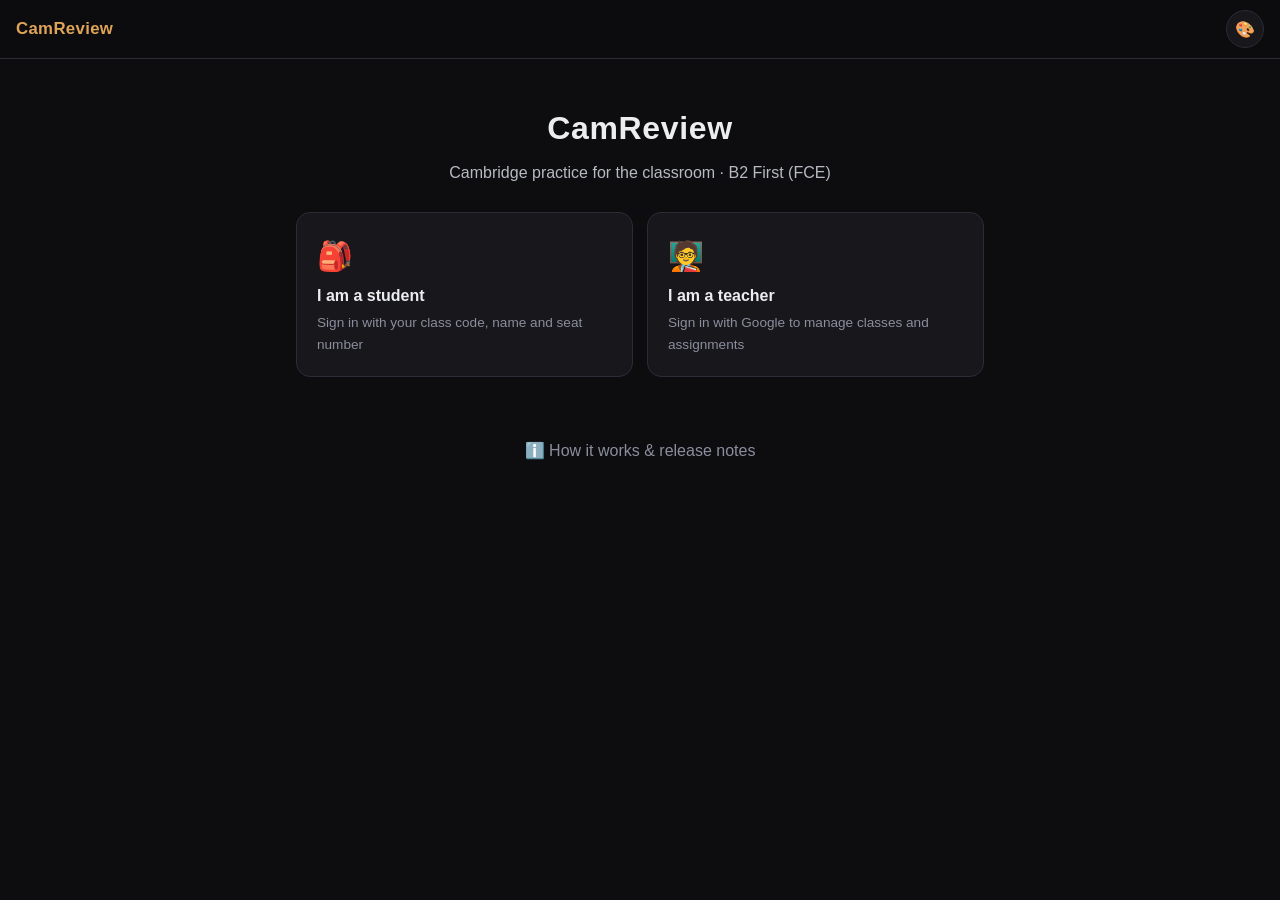
==== commit dc366ae1: "同步 FCE 題庫：是非題 24 → 30 組達標（LanExamMock tfng wave 10） Co-Authored-By: Claude Opus 5 <noreply@anthropic" ====
--- a/index.html
+++ b/index.html
@@ -23,7 +23,7 @@
   </script>
   <title>CamReview — Cambridge Practice for the Classroom</title>
   <meta name="description" content="Cambridge exam practice for the classroom — teachers set assignments, students practise, progress syncs across devices.">
-  <link rel="stylesheet" href="css/style.css?v=20260827ao">
+  <link rel="stylesheet" href="css/style.css?v=20260827ap">
 </head>
 <body>
 
@@ -391,11 +391,11 @@
   </div>
 </div>
 
-<script src="js/dialog.js?v=20260827ao"></script>
-<script src="js/util.js?v=20260827ao"></script>
-<script src="js/pick.js?v=20260827ao"></script>
-<script src="js/versions.js?v=20260827ao"></script>
-<script src="js/api.js?v=20260827ao"></script>
-<script src="js/app.js?v=20260827ao"></script>
+<script src="js/dialog.js?v=20260827ap"></script>
+<script src="js/util.js?v=20260827ap"></script>
+<script src="js/pick.js?v=20260827ap"></script>
+<script src="js/versions.js?v=20260827ap"></script>
+<script src="js/api.js?v=20260827ap"></script>
+<script src="js/app.js?v=20260827ap"></script>
 </body>
 </html>
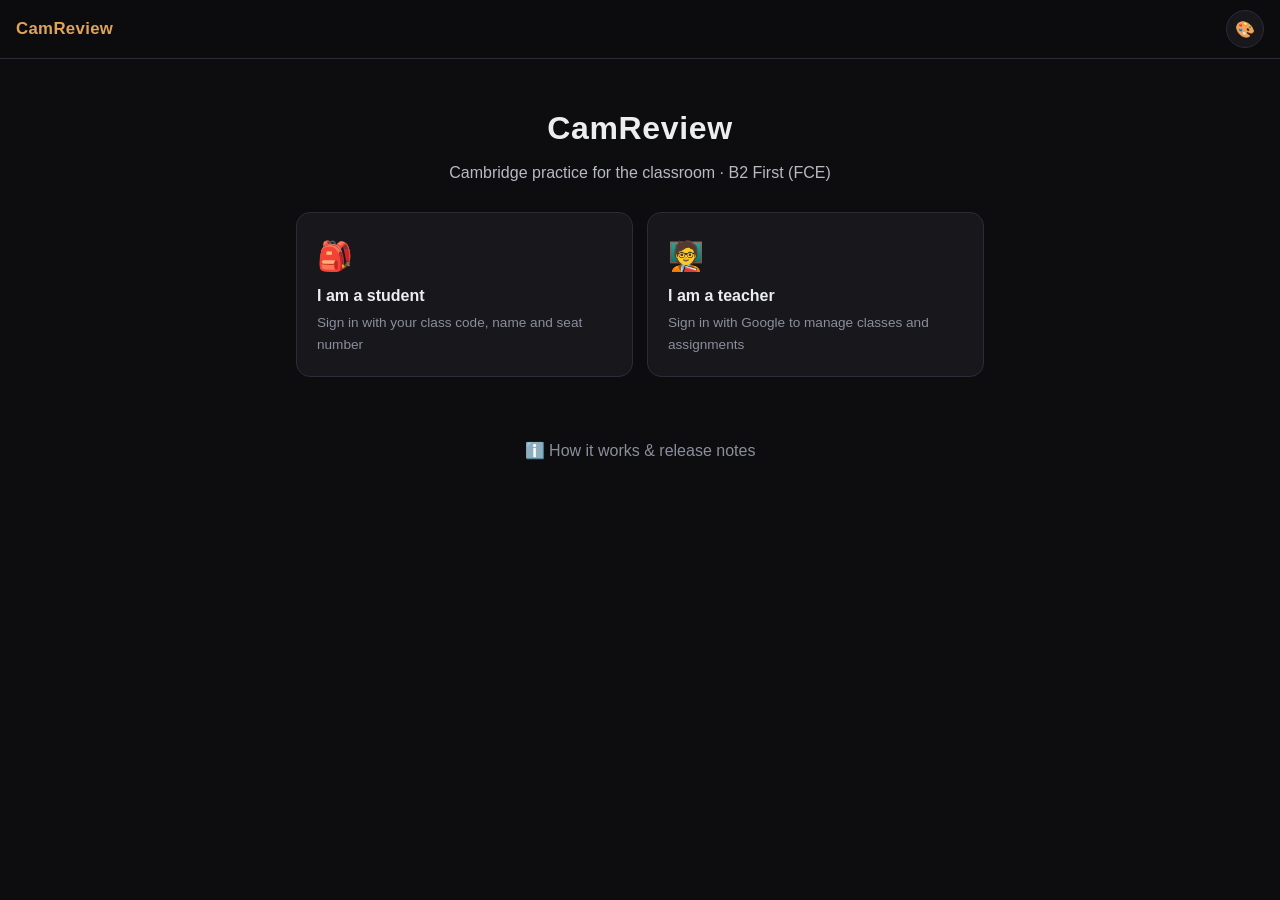
==== commit 3af55b5d: "同步 FCE 題庫：標題配對 12 → 18 組（LanExamMock head wave 8） Co-Authored-By: Claude Opus 5 <noreply@anthropic.c" ====
--- a/index.html
+++ b/index.html
@@ -23,7 +23,7 @@
   </script>
   <title>CamReview — Cambridge Practice for the Classroom</title>
   <meta name="description" content="Cambridge exam practice for the classroom — teachers set assignments, students practise, progress syncs across devices.">
-  <link rel="stylesheet" href="css/style.css?v=20260827ap">
+  <link rel="stylesheet" href="css/style.css?v=20260827ar">
 </head>
 <body>
 
@@ -391,11 +391,11 @@
   </div>
 </div>
 
-<script src="js/dialog.js?v=20260827ap"></script>
-<script src="js/util.js?v=20260827ap"></script>
-<script src="js/pick.js?v=20260827ap"></script>
-<script src="js/versions.js?v=20260827ap"></script>
-<script src="js/api.js?v=20260827ap"></script>
-<script src="js/app.js?v=20260827ap"></script>
+<script src="js/dialog.js?v=20260827ar"></script>
+<script src="js/util.js?v=20260827ar"></script>
+<script src="js/pick.js?v=20260827ar"></script>
+<script src="js/versions.js?v=20260827ar"></script>
+<script src="js/api.js?v=20260827ar"></script>
+<script src="js/app.js?v=20260827ar"></script>
 </body>
 </html>
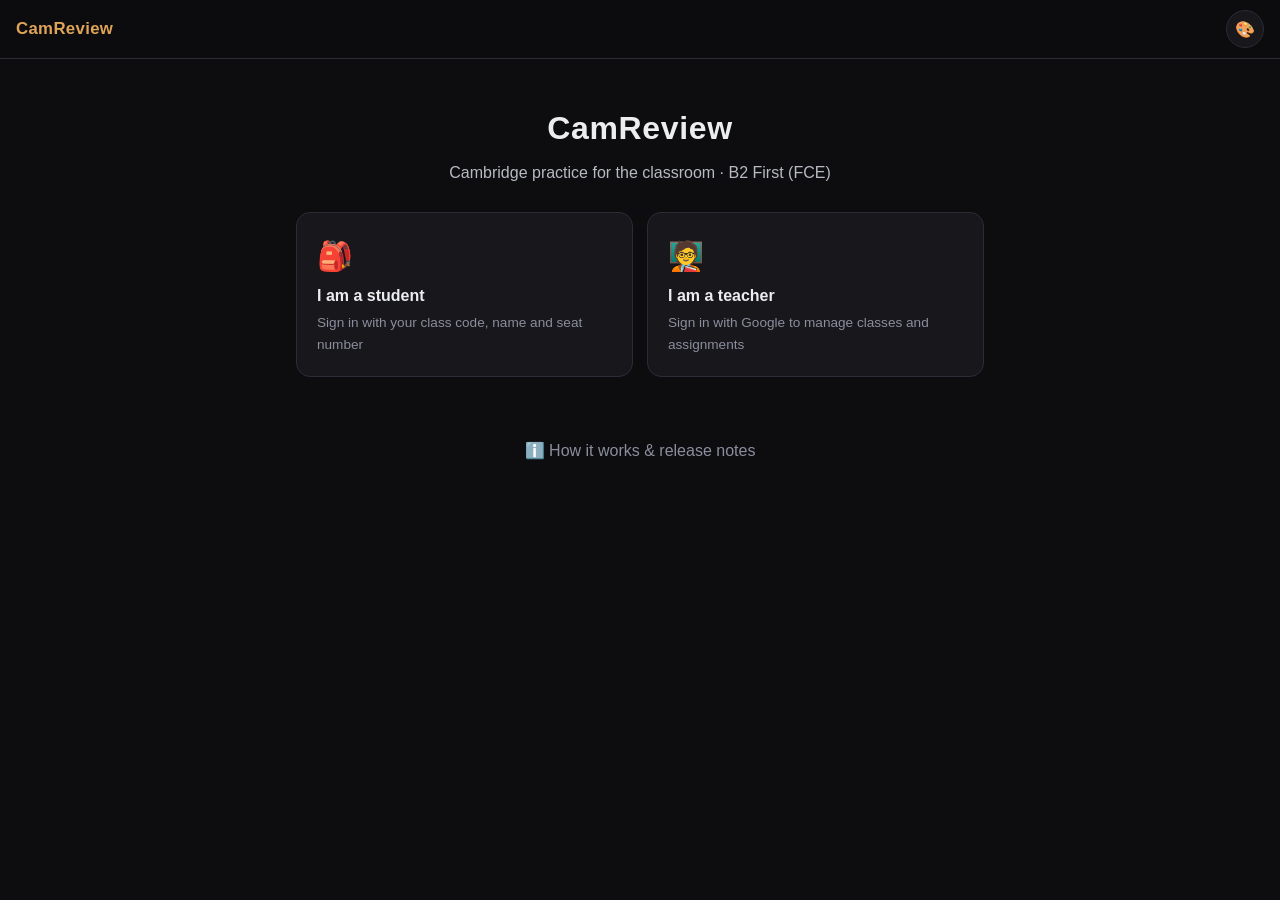
==== commit a123e20c: "同步 FCE 題庫：標題配對 18 → 24 組（LanExamMock head wave 9） Co-Authored-By: Claude Opus 5 <noreply@anthropic.c" ====
--- a/index.html
+++ b/index.html
@@ -23,7 +23,7 @@
   </script>
   <title>CamReview — Cambridge Practice for the Classroom</title>
   <meta name="description" content="Cambridge exam practice for the classroom — teachers set assignments, students practise, progress syncs across devices.">
-  <link rel="stylesheet" href="css/style.css?v=20260827ar">
+  <link rel="stylesheet" href="css/style.css?v=20260827as">
 </head>
 <body>
 
@@ -391,11 +391,11 @@
   </div>
 </div>
 
-<script src="js/dialog.js?v=20260827ar"></script>
-<script src="js/util.js?v=20260827ar"></script>
-<script src="js/pick.js?v=20260827ar"></script>
-<script src="js/versions.js?v=20260827ar"></script>
-<script src="js/api.js?v=20260827ar"></script>
-<script src="js/app.js?v=20260827ar"></script>
+<script src="js/dialog.js?v=20260827as"></script>
+<script src="js/util.js?v=20260827as"></script>
+<script src="js/pick.js?v=20260827as"></script>
+<script src="js/versions.js?v=20260827as"></script>
+<script src="js/api.js?v=20260827as"></script>
+<script src="js/app.js?v=20260827as"></script>
 </body>
 </html>
